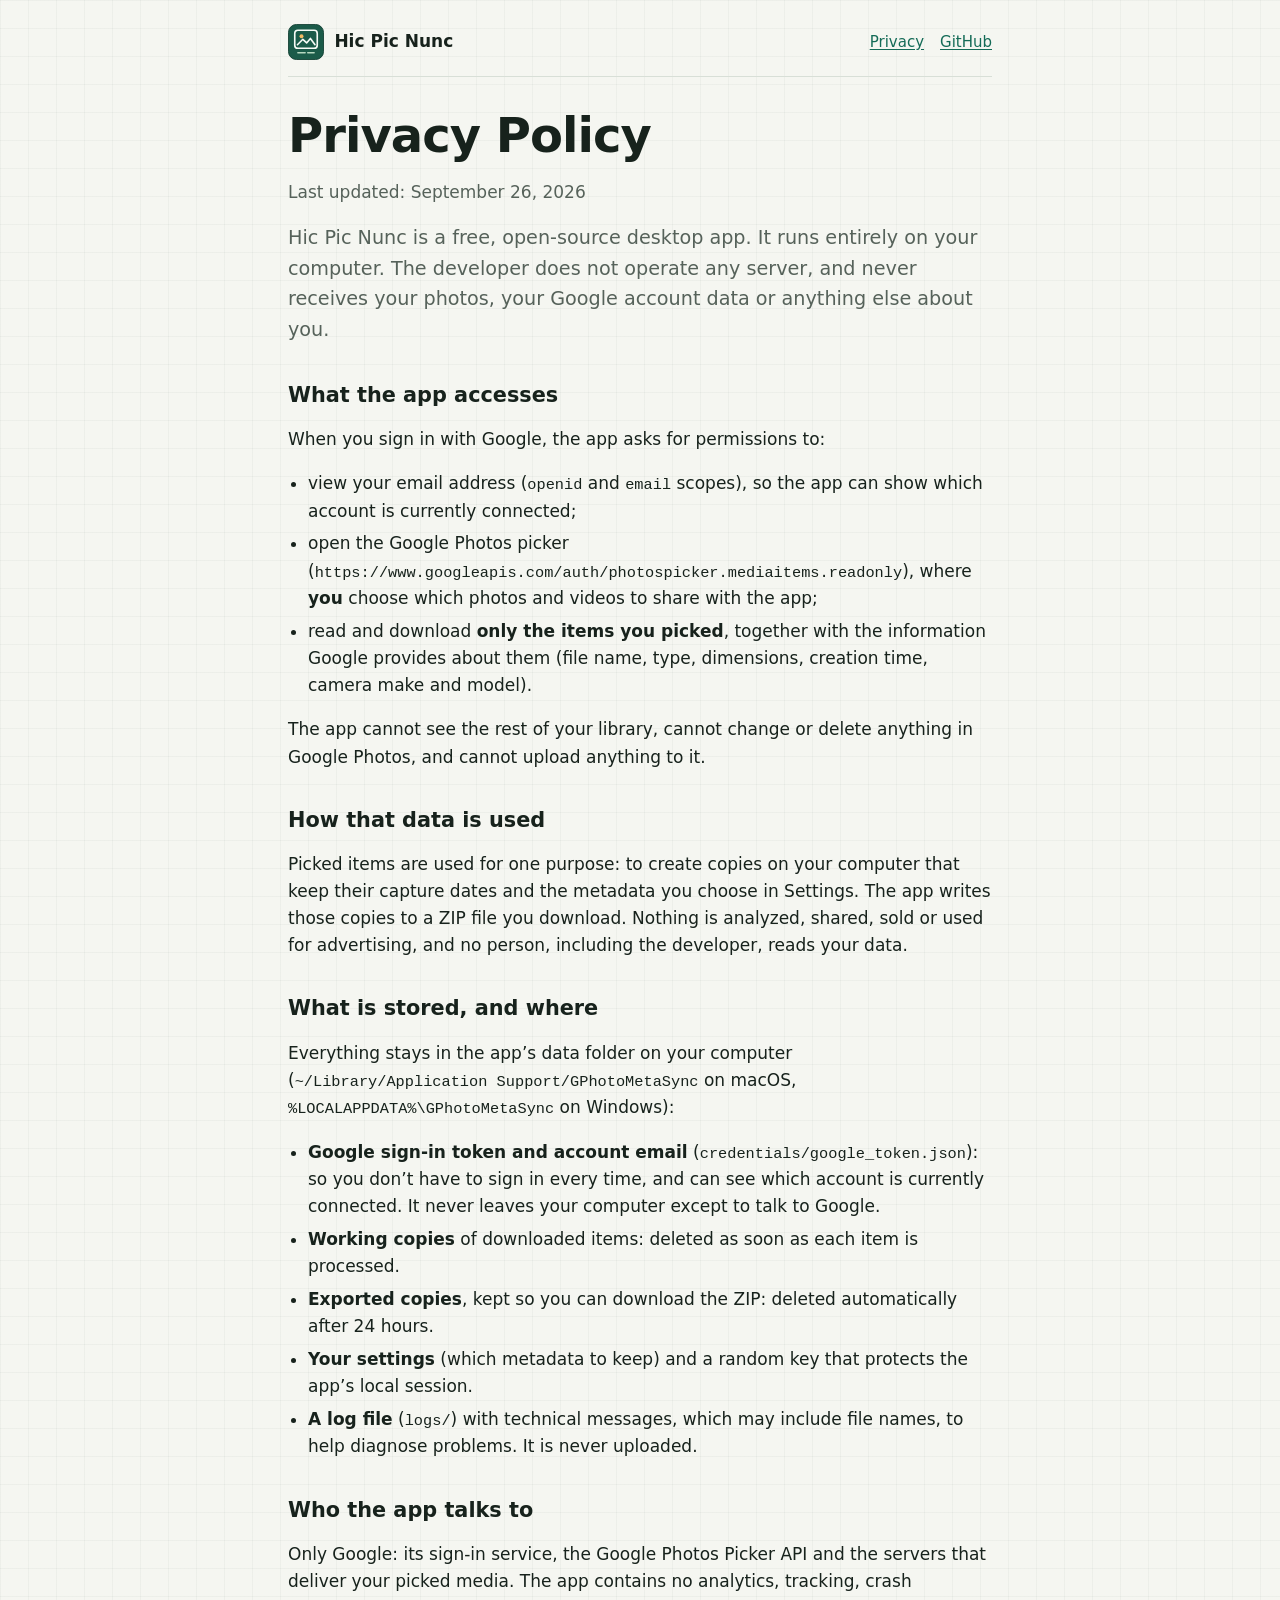
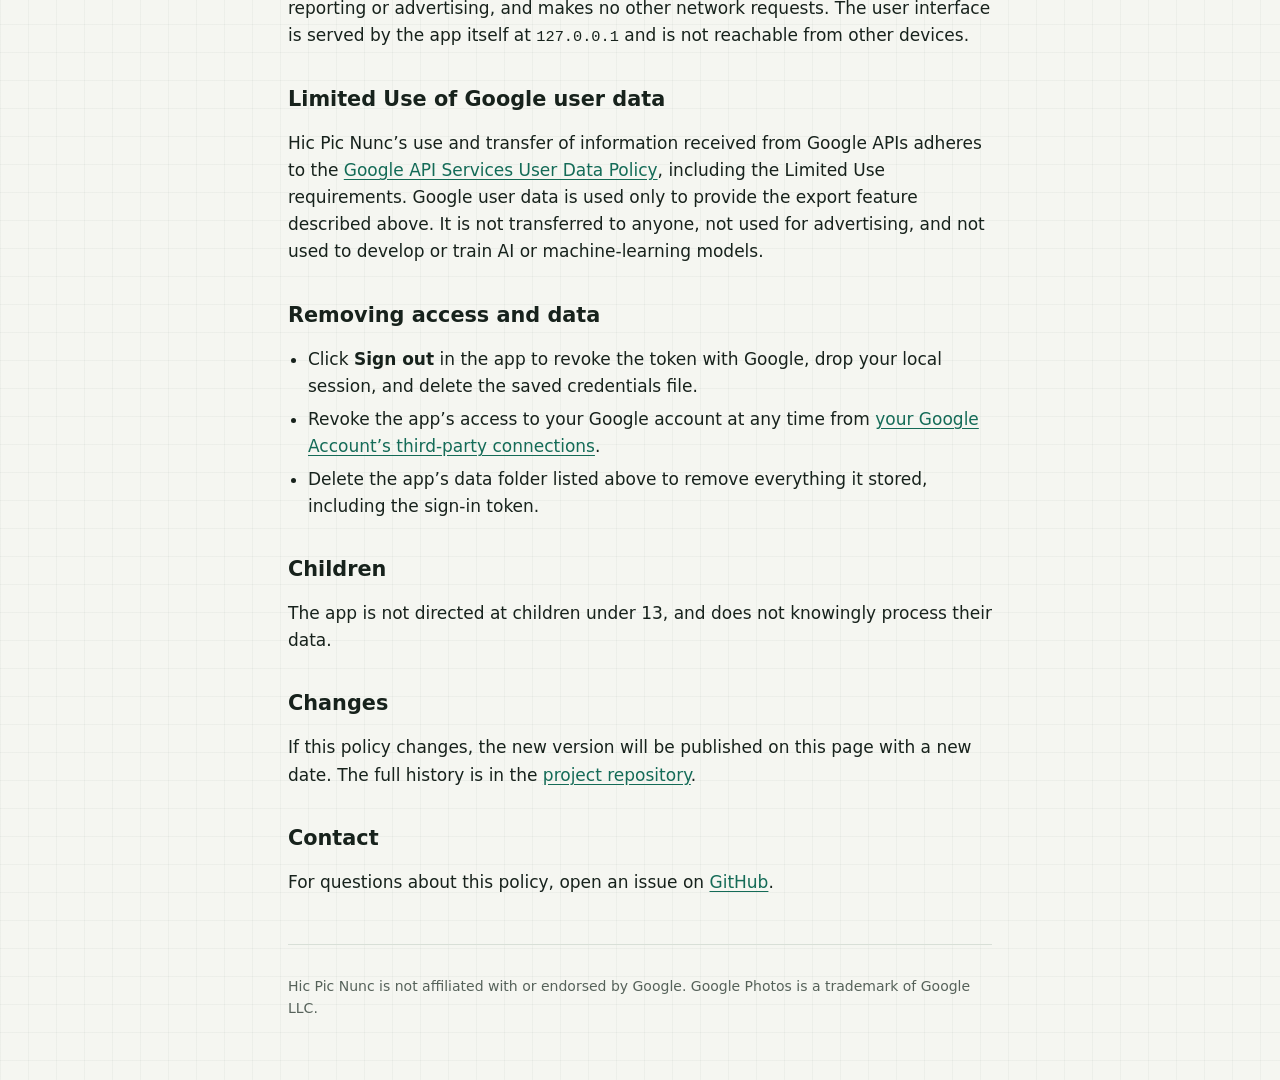
==== site/privacy.html @ e0677b6a "Merge main into fix/heic-support Keep the ICC profile fix from main alongside quality 95 for HEIC/HE" ====
<!doctype html>
<html lang="en">
<head>
  <meta charset="utf-8">
  <meta name="viewport" content="width=device-width, initial-scale=1">
  <title>Privacy Policy · Hic Pic Nunc</title>
  <meta name="description" content="How Hic Pic Nunc handles your Google account and photos: everything stays on your computer.">
  <link rel="icon" href="favicon.svg" type="image/svg+xml">
  <link rel="stylesheet" href="styles.css">
</head>
<body>
  <div class="page">
    <header class="site-header">
      <a class="brand" href="./"><img src="favicon.svg" alt=""> Hic Pic Nunc</a>
      <nav class="site-nav" aria-label="Site">
        <a href="privacy.html" aria-current="page">Privacy</a>
        <a href="https://github.com/NicoPietrusco/HicPicNunc">GitHub</a>
      </nav>
    </header>

    <main>
      <h1>Privacy Policy</h1>
      <p class="muted">Last updated: September 26, 2026</p>

      <p class="lead">Hic Pic Nunc is a free, open-source desktop app. It runs entirely on your computer. The developer does not operate any server, and never receives your photos, your Google account data or anything else about you.</p>

      <h2>What the app accesses</h2>
      <p>When you sign in with Google, the app asks for permissions to:</p>
      <ul>
        <li>view your email address (<code>openid</code> and <code>email</code> scopes), so the app can show which account is currently connected;</li>
        <li>open the Google Photos picker (<code>https://www.googleapis.com/auth/photospicker.mediaitems.readonly</code>), where <strong>you</strong> choose which photos and videos to share with the app;</li>
        <li>read and download <strong>only the items you picked</strong>, together with the information Google provides about them (file name, type, dimensions, creation time, camera make and model).</li>
      </ul>
      <p>The app cannot see the rest of your library, cannot change or delete anything in Google Photos, and cannot upload anything to it.</p>

      <h2>How that data is used</h2>
      <p>Picked items are used for one purpose: to create copies on your computer that keep their capture dates and the metadata you choose in Settings. The app writes those copies to a ZIP file you download. Nothing is analyzed, shared, sold or used for advertising, and no person, including the developer, reads your data.</p>

      <h2>What is stored, and where</h2>
      <p>Everything stays in the app’s data folder on your computer (<code>~/Library/Application Support/GPhotoMetaSync</code> on macOS, <code>%LOCALAPPDATA%\GPhotoMetaSync</code> on Windows):</p>
      <ul>
        <li><strong>Google sign-in token and account email</strong> (<code>credentials/google_token.json</code>): so you don’t have to sign in every time, and can see which account is currently connected. It never leaves your computer except to talk to Google.</li>
        <li><strong>Working copies</strong> of downloaded items: deleted as soon as each item is processed.</li>
        <li><strong>Exported copies</strong>, kept so you can download the ZIP: deleted automatically after 24 hours.</li>
        <li><strong>Your settings</strong> (which metadata to keep) and a random key that protects the app’s local session.</li>
        <li><strong>A log file</strong> (<code>logs/</code>) with technical messages, which may include file names, to help diagnose problems. It is never uploaded.</li>
      </ul>

      <h2>Who the app talks to</h2>
      <p>Only Google: its sign-in service, the Google Photos Picker API and the servers that deliver your picked media. The app contains no analytics, tracking, crash reporting or advertising, and makes no other network requests. The user interface is served by the app itself at <code>127.0.0.1</code> and is not reachable from other devices.</p>

      <h2>Limited Use of Google user data</h2>
      <p>Hic Pic Nunc’s use and transfer of information received from Google APIs adheres to the <a href="https://developers.google.com/terms/api-services-user-data-policy">Google API Services User Data Policy</a>, including the Limited Use requirements. Google user data is used only to provide the export feature described above. It is not transferred to anyone, not used for advertising, and not used to develop or train AI or machine-learning models.</p>

      <h2>Removing access and data</h2>
      <ul>
        <li>Click <strong>Sign out</strong> in the app to revoke the token with Google, drop your local session, and delete the saved credentials file.</li>
        <li>Revoke the app’s access to your Google account at any time from <a href="https://myaccount.google.com/connections">your Google Account’s third-party connections</a>.</li>
        <li>Delete the app’s data folder listed above to remove everything it stored, including the sign-in token.</li>
      </ul>

      <h2>Children</h2>
      <p>The app is not directed at children under 13, and does not knowingly process their data.</p>

      <h2>Changes</h2>
      <p>If this policy changes, the new version will be published on this page with a new date. The full history is in the <a href="https://github.com/NicoPietrusco/HicPicNunc/commits/main/site/privacy.html">project repository</a>.</p>

      <h2>Contact</h2>
      <p>For questions about this policy, open an issue on <a href="https://github.com/NicoPietrusco/HicPicNunc/issues">GitHub</a>.</p>
    </main>

    <footer class="site-footer">
      <p>Hic Pic Nunc is not affiliated with or endorsed by Google. Google Photos is a trademark of Google LLC.</p>
    </footer>
  </div>
</body>
</html>
---- site/styles.css ----
/* Hic Pic Nunc — project site. Colors follow the app (web/static/css/app.css). */

:root {
  --bg: #f5f6f1;
  --surface: #fffefa;
  --text: #17221c;
  --text-muted: #56625a;
  --border: #d8dfd7;
  --primary: #146b57;
  --primary-hover: #0d5545;
  --primary-fg: #ffffff;
  --note-bg: #fff8e6;
  --note-border: #f0d9a0;
  --grid-line: rgba(24, 54, 39, 0.035);
  --font: "Avenir Next", Avenir, "Segoe UI", system-ui, sans-serif;
  color-scheme: light;
}

@media (prefers-color-scheme: dark) {
  :root {
    --bg: #111814;
    --surface: #18211c;
    --text: #e7eee9;
    --text-muted: #a6b3ab;
    --border: #2c3a32;
    --primary: #5fbf9f;
    --primary-hover: #7dd3b5;
    --primary-fg: #0c1a14;
    --note-bg: #2a2416;
    --note-border: #5c4c26;
    --grid-line: rgba(231, 238, 233, 0.03);
    color-scheme: dark;
  }
}

*,
*::before,
*::after {
  box-sizing: border-box;
}

body {
  margin: 0;
  font-family: var(--font);
  font-size: 1.0625rem;
  line-height: 1.6;
  color: var(--text);
  background-color: var(--bg);
  background-image:
    linear-gradient(var(--grid-line) 1px, transparent 1px),
    linear-gradient(90deg, var(--grid-line) 1px, transparent 1px);
  background-size: 28px 28px;
  -webkit-font-smoothing: antialiased;
}

.page {
  max-width: 46rem;
  margin: 0 auto;
  padding: 1.5rem 1rem 3rem;
}

a {
  color: var(--primary);
  text-underline-offset: 0.15em;
}

a:hover {
  color: var(--primary-hover);
}

:focus-visible {
  outline: 2px solid var(--primary);
  outline-offset: 2px;
}

.site-header {
  display: flex;
  align-items: center;
  justify-content: space-between;
  gap: 1rem;
  padding-bottom: 1rem;
  border-bottom: 1px solid var(--border);
}

.brand {
  display: inline-flex;
  align-items: center;
  gap: 0.65rem;
  color: var(--text);
  font-weight: 700;
  text-decoration: none;
}

.brand img {
  width: 2.25rem;
  height: 2.25rem;
}

.site-nav {
  display: flex;
  gap: 1rem;
  font-size: 0.9375rem;
}

main {
  padding-top: 2rem;
}

.eyebrow {
  margin: 0 0 0.5rem;
  font-size: 0.8125rem;
  font-weight: 700;
  letter-spacing: 0.08em;
  text-transform: uppercase;
  color: var(--primary);
}

h1 {
  margin: 0 0 0.75rem;
  font-size: clamp(2rem, 6vw, 3rem);
  line-height: 1.1;
  letter-spacing: -0.02em;
}

h2 {
  margin: 2.25rem 0 0.5rem;
  font-size: 1.3rem;
  line-height: 1.3;
}

.lead {
  margin: 0 0 1.5rem;
  font-size: 1.2rem;
  color: var(--text-muted);
}

.actions {
  display: flex;
  flex-wrap: wrap;
  gap: 0.75rem;
  margin: 1.5rem 0 0.5rem;
}

.btn {
  display: inline-flex;
  align-items: center;
  min-height: 2.75rem;
  padding: 0.6rem 1.1rem;
  border: 1px solid var(--primary);
  border-radius: 6px;
  font-weight: 700;
  text-decoration: none;
}

.btn-primary {
  background: var(--primary);
  color: var(--primary-fg);
}

.btn-primary:hover {
  background: var(--primary-hover);
  border-color: var(--primary-hover);
  color: var(--primary-fg);
}

.card {
  margin: 1.5rem 0;
  padding: 1.25rem 1.25rem 0.25rem;
  border: 1px solid var(--border);
  border-radius: 8px;
  background: var(--surface);
}

.card h2 {
  margin-top: 0;
}

.note {
  padding: 0.85rem 1rem;
  border: 1px solid var(--note-border);
  border-radius: 6px;
  background: var(--note-bg);
}

ul,
ol {
  padding-left: 1.25rem;
}

li + li {
  margin-top: 0.35rem;
}

code {
  font-family: ui-monospace, SFMono-Regular, Menlo, monospace;
  font-size: 0.9em;
  overflow-wrap: anywhere;
}

.muted {
  color: var(--text-muted);
}

.site-footer {
  margin-top: 3rem;
  padding-top: 1rem;
  border-top: 1px solid var(--border);
  font-size: 0.875rem;
  color: var(--text-muted);
}
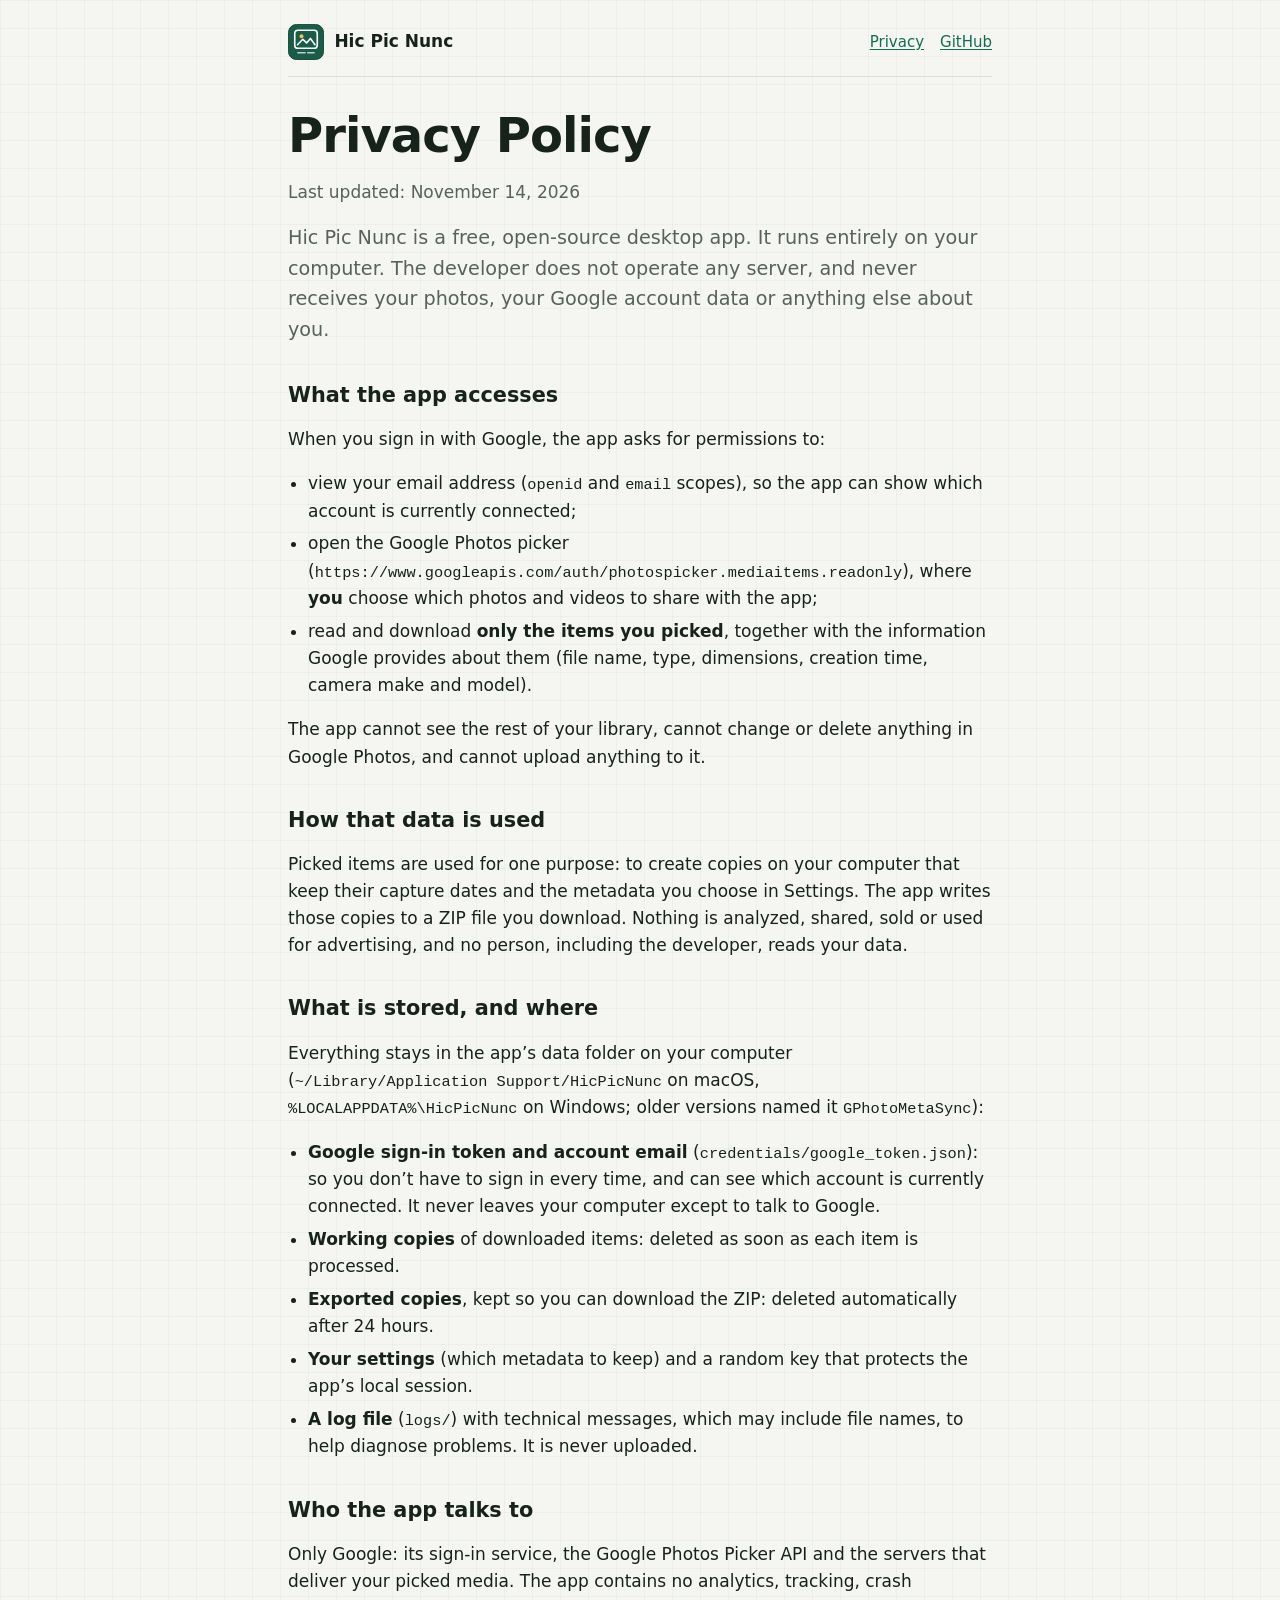
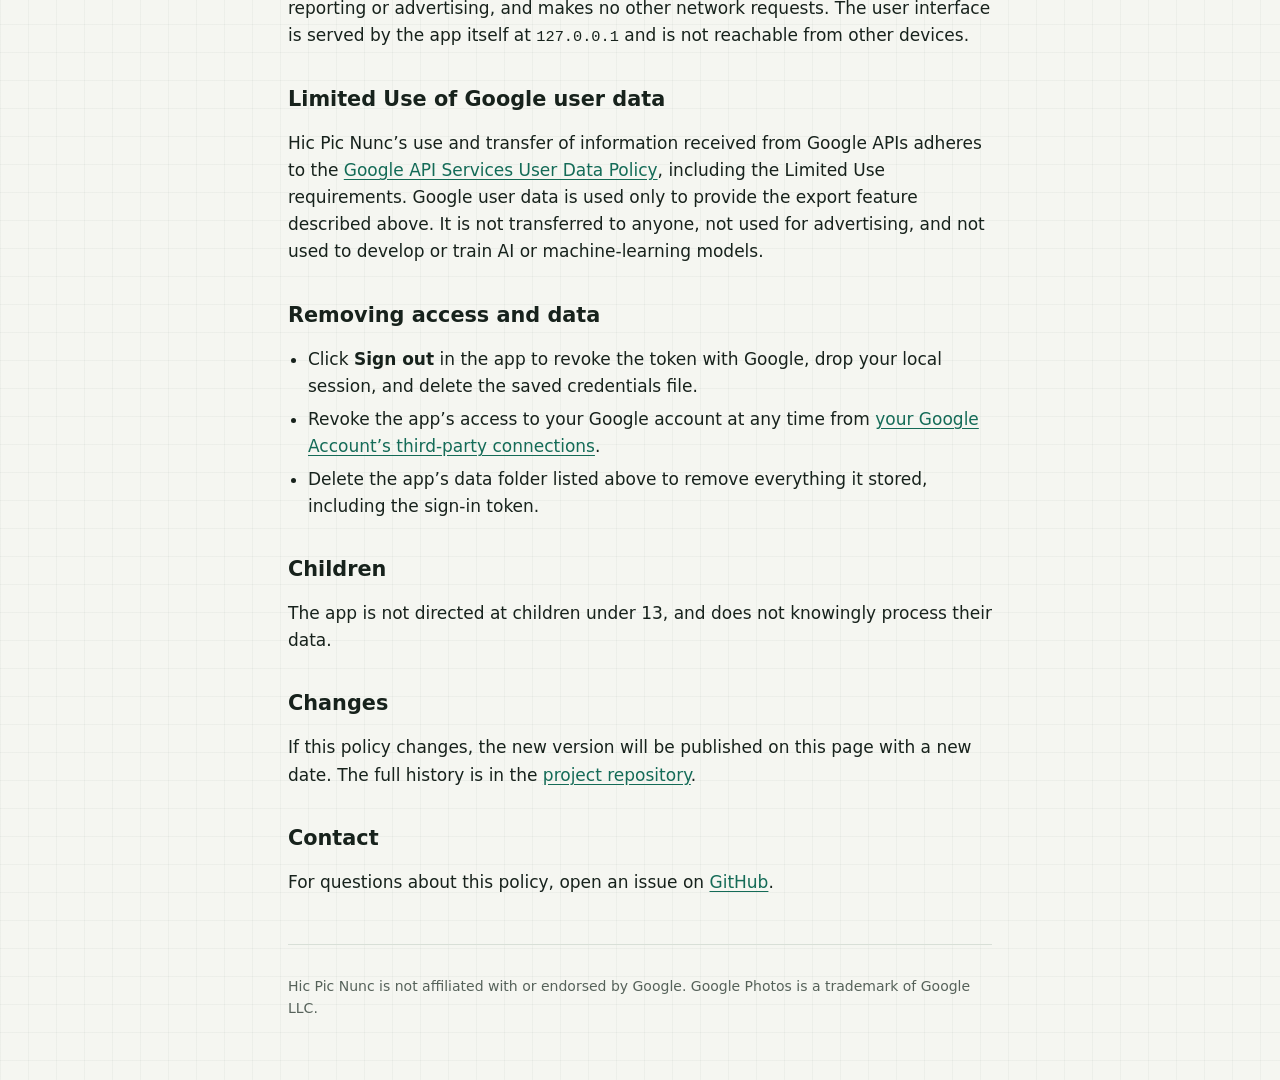
==== commit 608be9fc: "feat: rename the data folder to HicPicNunc Desktop builds kept their data in a folder named after th" ====
--- a/site/privacy.html
+++ b/site/privacy.html
@@ -20,7 +20,7 @@
 
     <main>
       <h1>Privacy Policy</h1>
-      <p class="muted">Last updated: September 26, 2026</p>
+      <p class="muted">Last updated: November 14, 2026</p>
 
       <p class="lead">Hic Pic Nunc is a free, open-source desktop app. It runs entirely on your computer. The developer does not operate any server, and never receives your photos, your Google account data or anything else about you.</p>
 
@@ -37,7 +37,7 @@
       <p>Picked items are used for one purpose: to create copies on your computer that keep their capture dates and the metadata you choose in Settings. The app writes those copies to a ZIP file you download. Nothing is analyzed, shared, sold or used for advertising, and no person, including the developer, reads your data.</p>
 
       <h2>What is stored, and where</h2>
-      <p>Everything stays in the app’s data folder on your computer (<code>~/Library/Application Support/GPhotoMetaSync</code> on macOS, <code>%LOCALAPPDATA%\GPhotoMetaSync</code> on Windows):</p>
+      <p>Everything stays in the app’s data folder on your computer (<code>~/Library/Application Support/HicPicNunc</code> on macOS, <code>%LOCALAPPDATA%\HicPicNunc</code> on Windows; older versions named it <code>GPhotoMetaSync</code>):</p>
       <ul>
         <li><strong>Google sign-in token and account email</strong> (<code>credentials/google_token.json</code>): so you don’t have to sign in every time, and can see which account is currently connected. It never leaves your computer except to talk to Google.</li>
         <li><strong>Working copies</strong> of downloaded items: deleted as soon as each item is processed.</li>
